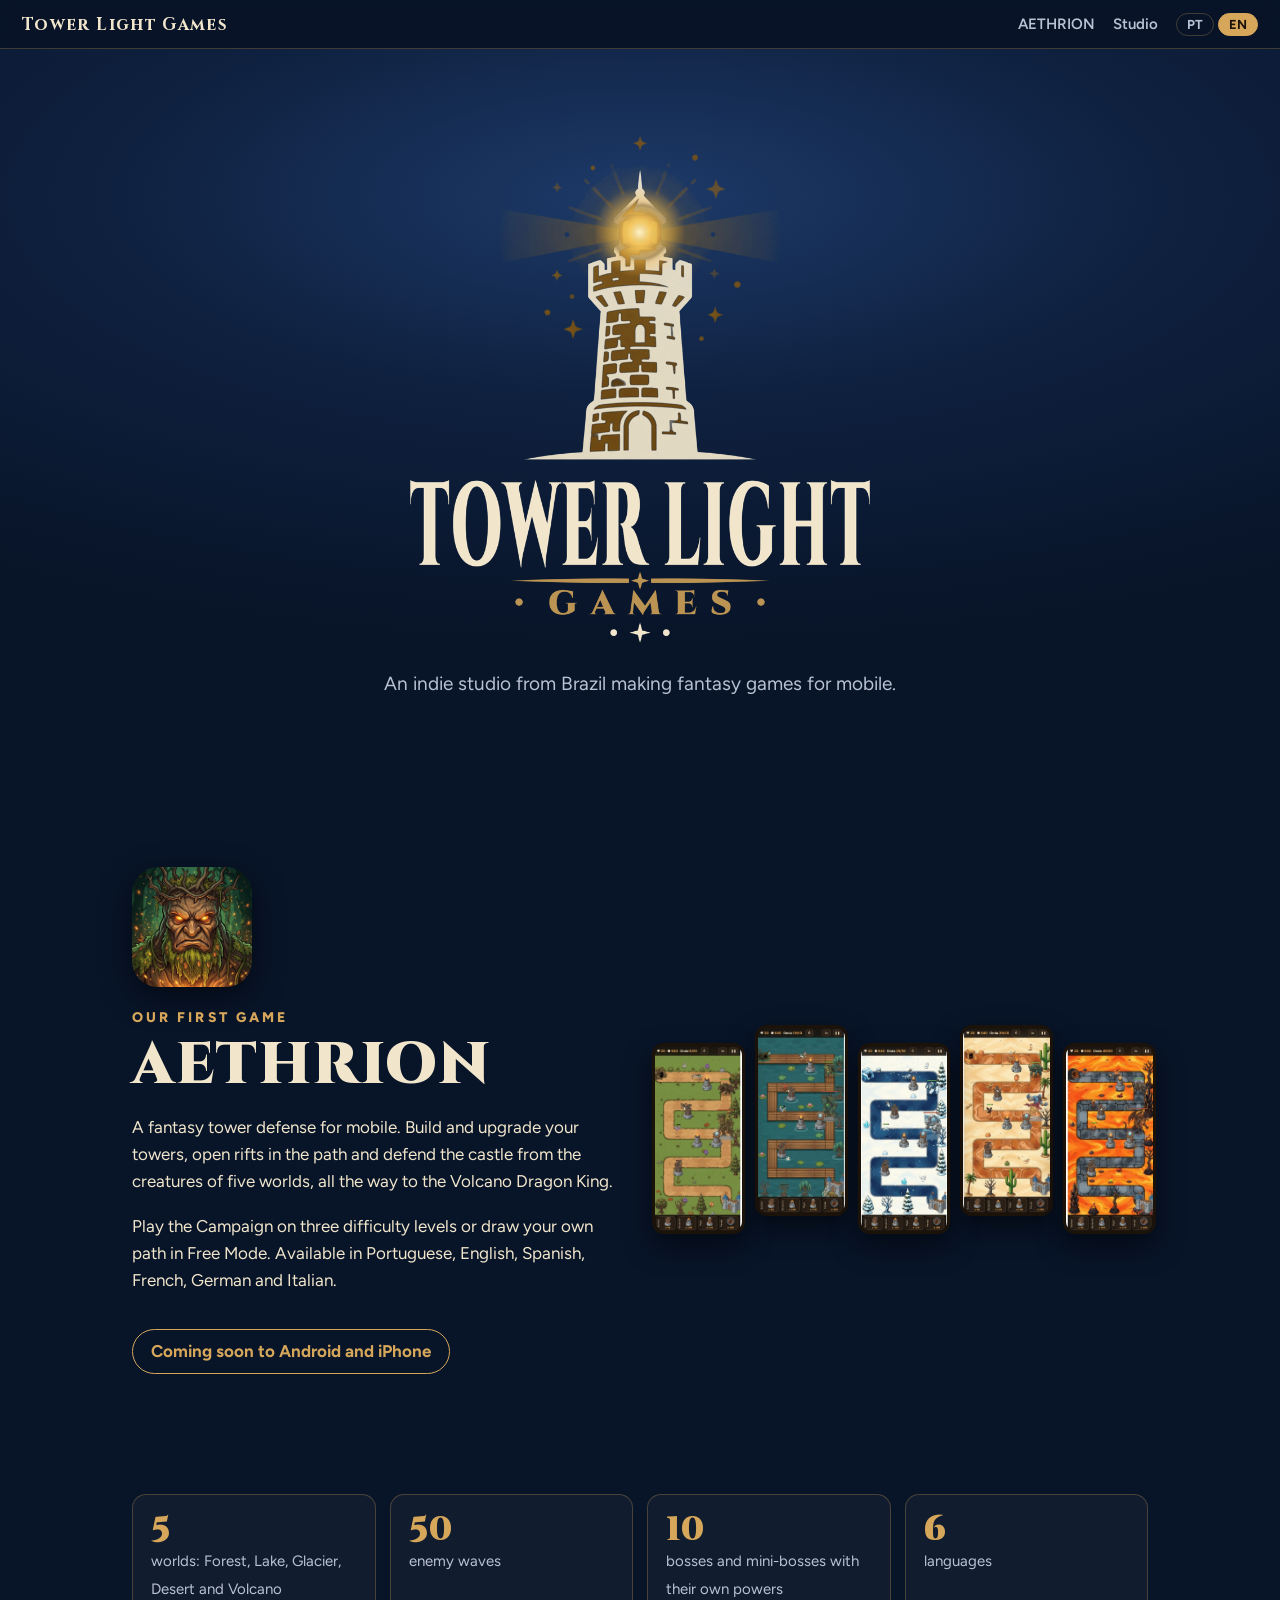
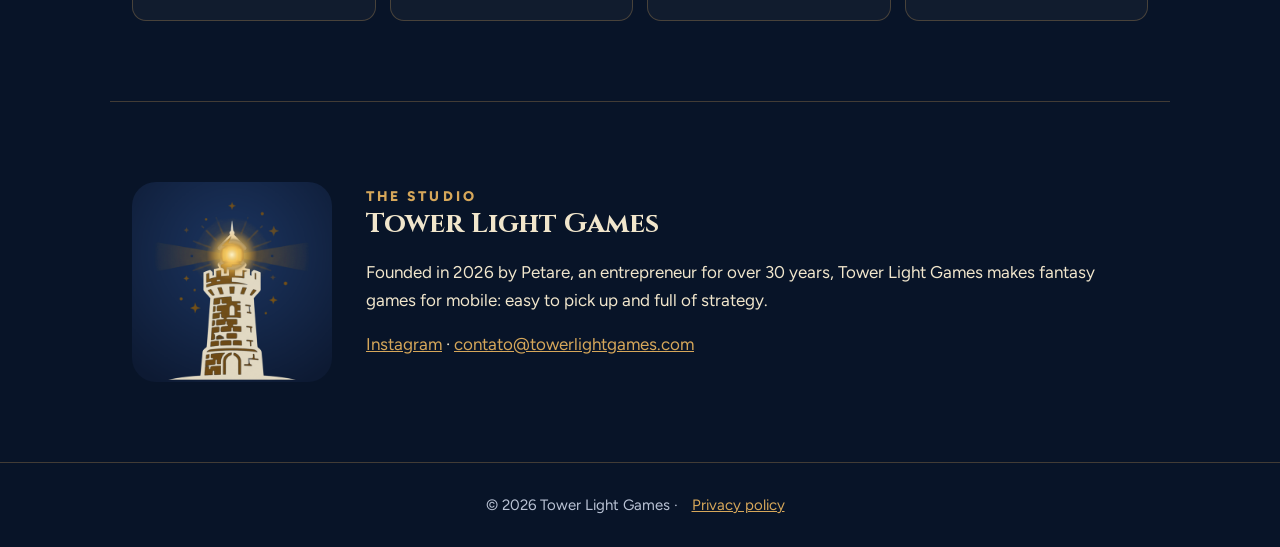
==== index.html @ b9bf5fb4 "Site da Tower Light Games com política de privacidade Co-Authored-By: Claude Opus 5.5 <noreply@anthr" ====
<!DOCTYPE html>
<html lang="pt-BR">
<head>
<meta charset="utf-8">
<meta name="viewport" content="width=device-width, initial-scale=1">
<title>Tower Light Games · AETHRION</title>
<meta name="description" content="Tower Light Games é um estúdio indie brasileiro de jogos de fantasia para celular. Conheça AETHRION, nosso tower defense.">
<link rel="icon" href="img/favicon.png">
<link rel="apple-touch-icon" href="img/apple-touch-icon.png">
<meta property="og:title" content="Tower Light Games · AETHRION">
<meta property="og:description" content="Estúdio indie de jogos de fantasia para celular. Conheça AETHRION.">
<meta property="og:image" content="https://towerlightgames.com/img/aethrion_icone.jpg">
<style>
@font-face{font-family:Cinzel;font-weight:700;font-display:swap;src:url(fonts/cinzel-latin-700-normal.ttf)}
@font-face{font-family:Cinzel;font-weight:900;font-display:swap;src:url(fonts/cinzel-latin-900-normal.ttf)}
@font-face{font-family:Figtree;font-weight:400;font-display:swap;src:url(fonts/figtree-latin-400-normal.woff2)}
@font-face{font-family:Figtree;font-weight:600;font-display:swap;src:url(fonts/figtree-latin-600-normal.woff2)}
@font-face{font-family:Figtree;font-weight:700;font-display:swap;src:url(fonts/figtree-latin-700-normal.woff2)}
@font-face{font-family:Figtree;font-weight:800;font-display:swap;src:url(fonts/figtree-latin-800-normal.woff2)}
</style>
<style>
:root{--navy:#0f2140;--deep:#081428;--gold:#d6a75a;--cream:#f1e6cc;--soft:#b9c2d4;--line:rgba(214,167,90,.28)}
*{box-sizing:border-box}
html{scroll-behavior:smooth}
body{margin:0;background:var(--deep);color:var(--cream);font:17px/1.6 Figtree,system-ui,sans-serif}
a{color:var(--gold)}
.top{position:sticky;top:0;z-index:5;display:flex;align-items:center;gap:18px;padding:12px 22px;background:rgba(8,20,40,.88);backdrop-filter:blur(8px);border-bottom:1px solid var(--line)}
.top b{font:700 17px Cinzel,serif;letter-spacing:.08em;margin-right:auto}
.top a{color:var(--soft);text-decoration:none;font-weight:600;font-size:15px}
.top a:hover{color:var(--cream)}
.lang{display:flex;gap:4px}
.lang button{background:none;border:1px solid var(--line);color:var(--soft);border-radius:14px;padding:3px 10px;font:700 13px Figtree;cursor:pointer}
.lang button[aria-pressed="true"]{background:var(--gold);color:#1a1206;border-color:var(--gold)}
.hero{min-height:82vh;display:grid;place-items:center;text-align:center;padding:60px 20px;background:radial-gradient(90% 60% at 50% 20%,#1d3a69 0%,var(--navy) 45%,var(--deep) 100%)}
.hero img{width:min(460px,80vw)}
.hero p{max-width:560px;margin:18px auto 0;color:var(--soft);font-size:19px}
section{max-width:1060px;margin:0 auto;padding:80px 22px}
.eb{font:800 14px Figtree;letter-spacing:.22em;text-transform:uppercase;color:var(--gold)}
h2{font:900 clamp(34px,6vw,58px)/1.05 Cinzel,serif;margin:10px 0 16px;letter-spacing:.03em}
h3{font:700 20px Cinzel,serif;margin:0 0 6px;color:var(--cream)}
.jogo{display:grid;grid-template-columns:1fr 1fr;gap:40px;align-items:center}
.jogo .icone{width:120px;border-radius:26px;box-shadow:0 10px 30px rgba(0,0,0,.5);margin-bottom:14px}
.telas{display:flex;gap:10px;justify-content:center}
.telas img{width:19%;border-radius:12px;border:3px solid #1b120a;box-shadow:0 12px 26px rgba(0,0,0,.5)}
.telas img:nth-child(odd){transform:translateY(18px)}
.feat{display:grid;grid-template-columns:repeat(4,1fr);gap:14px;margin-top:40px}
.feat div{border:1px solid var(--line);border-radius:14px;padding:18px;background:rgba(241,230,204,.04)}
.feat b{display:block;font:900 34px/1 Cinzel,serif;color:var(--gold)}
.feat span{color:var(--soft);font-size:15px}
.breve{display:inline-block;margin-top:18px;border:1px solid var(--gold);color:var(--gold);border-radius:30px;padding:8px 18px;font-weight:700}
.estudio{display:grid;grid-template-columns:200px 1fr;gap:34px;align-items:center;border-top:1px solid var(--line)}
.estudio img{width:200px;border-radius:24px}
footer{border-top:1px solid var(--line);padding:30px 22px;text-align:center;color:var(--soft);font-size:15px}
footer a{margin:0 10px}
[data-en]{display:none}
html[lang="en"] [data-pt]{display:none}
html[lang="en"] [data-en]{display:revert}
@media (max-width:760px){.jogo,.estudio{grid-template-columns:1fr}.feat{grid-template-columns:1fr 1fr}.top a.nav{display:none}.estudio img{width:140px}}
</style>
</head>
<body>
<nav class="top">
  <b>Tower Light Games</b>
  <a class="nav" href="#aethrion">AETHRION</a>
  <a class="nav" href="#estudio"><span data-pt>O estúdio</span><span data-en>Studio</span></a>
  <div class="lang" role="group" aria-label="Idioma / Language"><button data-l="pt">PT</button><button data-l="en">EN</button></div>
</nav>

<header class="hero">
  <div>
    <img src="img/logo.png" alt="Tower Light Games">
    <p data-pt>Um estúdio indie brasileiro de jogos de fantasia para celular.</p>
    <p data-en>An indie studio from Brazil making fantasy games for mobile.</p>
  </div>
</header>

<section id="aethrion" class="jogo">
  <div>
    <img class="icone" src="img/aethrion_icone.jpg" alt="Ícone do AETHRION">
    <div class="eb"><span data-pt>Nosso primeiro jogo</span><span data-en>Our first game</span></div>
    <h2>AETHRION</h2>
    <p data-pt>Um tower defense de fantasia para celular. Construa e melhore suas torres, abra fendas no caminho e defenda o castelo das criaturas de cinco mundos, até enfrentar o Dragão Rei do Vulcão.</p>
    <p data-en>A fantasy tower defense for mobile. Build and upgrade your towers, open rifts in the path and defend the castle from the creatures of five worlds, all the way to the Volcano Dragon King.</p>
    <p data-pt>Jogue a Campanha em três dificuldades ou desenhe a sua própria trilha no Modo Livre. Disponível em português, inglês, espanhol, francês, alemão e italiano.</p>
    <p data-en>Play the Campaign on three difficulty levels or draw your own path in Free Mode. Available in Portuguese, English, Spanish, French, German and Italian.</p>
    <span class="breve"><span data-pt>Em breve para Android e iPhone</span><span data-en>Coming soon to Android and iPhone</span></span>
  </div>
  <div class="telas">
    <img src="img/tela1.jpg" alt=""><img src="img/tela2.jpg" alt=""><img src="img/tela3.jpg" alt=""><img src="img/tela4.jpg" alt=""><img src="img/tela5.jpg" alt="">
  </div>
</section>
<section style="padding-top:0">
  <div class="feat">
    <div><b>5</b><span data-pt>mundos: Floresta, Lago, Geleira, Deserto e Vulcão</span><span data-en>worlds: Forest, Lake, Glacier, Desert and Volcano</span></div>
    <div><b>50</b><span data-pt>ondas de inimigos</span><span data-en>enemy waves</span></div>
    <div><b>10</b><span data-pt>chefões e subchefes com poderes próprios</span><span data-en>bosses and mini-bosses with their own powers</span></div>
    <div><b>6</b><span data-pt>idiomas</span><span data-en>languages</span></div>
  </div>
</section>

<section id="estudio" class="estudio">
  <img src="img/tlg_icone.png" alt="Tower Light Games">
  <div>
    <div class="eb"><span data-pt>O estúdio</span><span data-en>The studio</span></div>
    <h3 style="font-size:28px">Tower Light Games</h3>
    <p data-pt>Fundada em 2026 por Petare, empreendedor há mais de 30 anos, a Tower Light Games cria jogos de fantasia para celular: fáceis de começar e cheios de estratégia.</p>
    <p data-en>Founded in 2026 by Petare, an entrepreneur for over 30 years, Tower Light Games makes fantasy games for mobile: easy to pick up and full of strategy.</p>
    <p><a href="https://www.instagram.com/towerlightgames" rel="noopener">Instagram</a> · <a href="mailto:contato@towerlightgames.com">contato@towerlightgames.com</a></p>
  </div>
</section>

<footer>
  © 2026 Tower Light Games ·
  <a href="privacidade.html" data-pt>Política de privacidade</a><a href="privacy.html" data-en>Privacy policy</a>
</footer>
<script>
(function(){
  var saved=null;try{saved=localStorage.getItem("tlg_lang");}catch(e){}
  var nav=(navigator.language||"pt").slice(0,2).toLowerCase();
  function set(l){document.documentElement.lang=l==="en"?"en":"pt-BR";document.querySelectorAll(".lang button").forEach(function(b){b.setAttribute("aria-pressed",b.dataset.l===l);});try{localStorage.setItem("tlg_lang",l);}catch(e){}}
  set(saved||(nav==="pt"?"pt":"en"));
  document.querySelectorAll(".lang button").forEach(function(b){b.onclick=function(){set(b.dataset.l);};});
})();
</script>
</body>
</html>
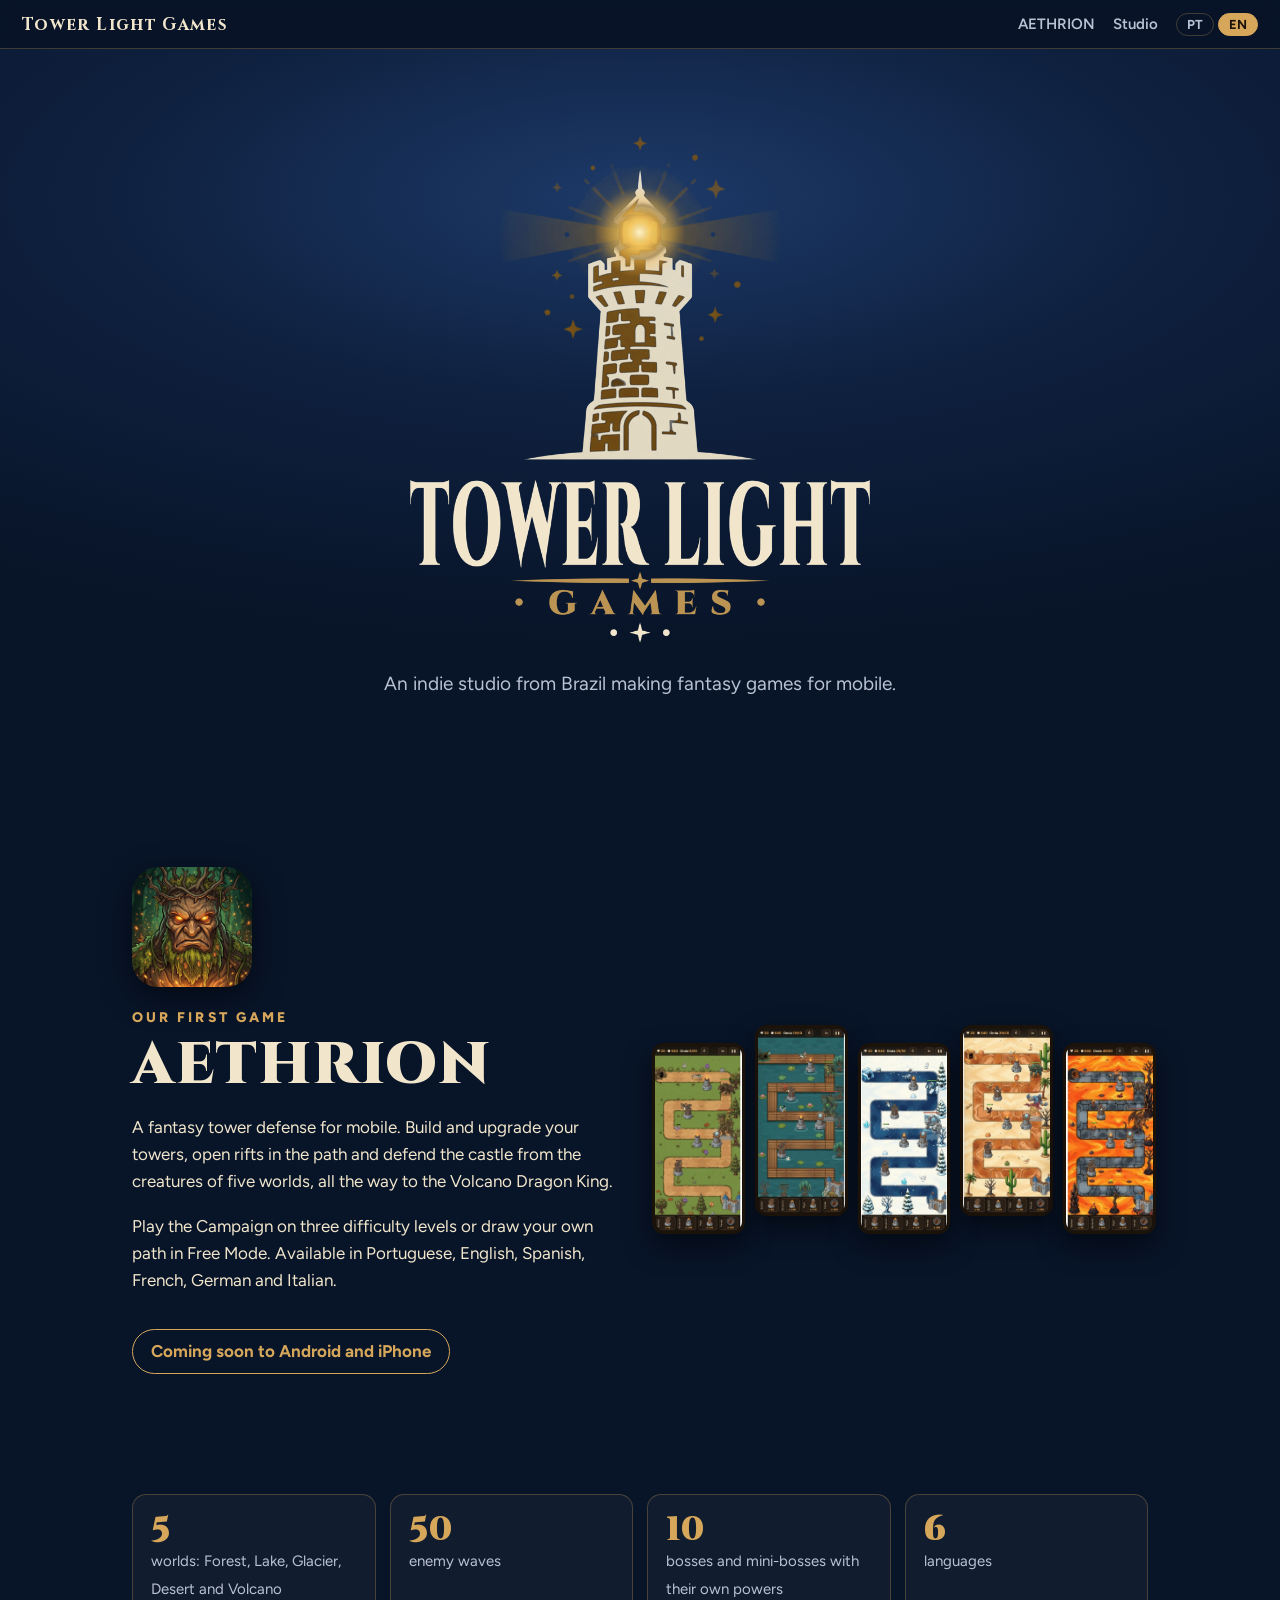
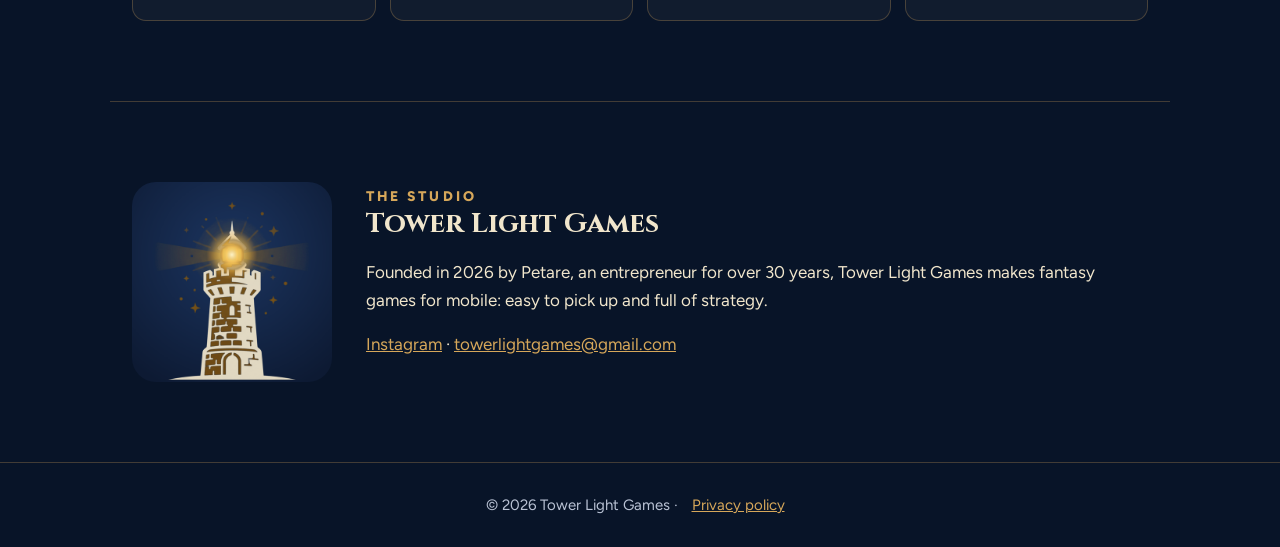
==== commit 19729a2e: "Contato da produtora: towerlightgames@gmail.com Co-Authored-By: Claude Opus 5.5 <noreply@anthropic.c" ====
--- a/index.html
+++ b/index.html
@@ -105,7 +105,7 @@
     <h3 style="font-size:28px">Tower Light Games</h3>
     <p data-pt>Fundada em 2026 por Petare, empreendedor há mais de 30 anos, a Tower Light Games cria jogos de fantasia para celular: fáceis de começar e cheios de estratégia.</p>
     <p data-en>Founded in 2026 by Petare, an entrepreneur for over 30 years, Tower Light Games makes fantasy games for mobile: easy to pick up and full of strategy.</p>
-    <p><a href="https://www.instagram.com/towerlightgames" rel="noopener">Instagram</a> · <a href="mailto:contato@towerlightgames.com">contato@towerlightgames.com</a></p>
+    <p><a href="https://www.instagram.com/towerlightgames" rel="noopener">Instagram</a> · <a href="mailto:towerlightgames@gmail.com">towerlightgames@gmail.com</a></p>
   </div>
 </section>
 
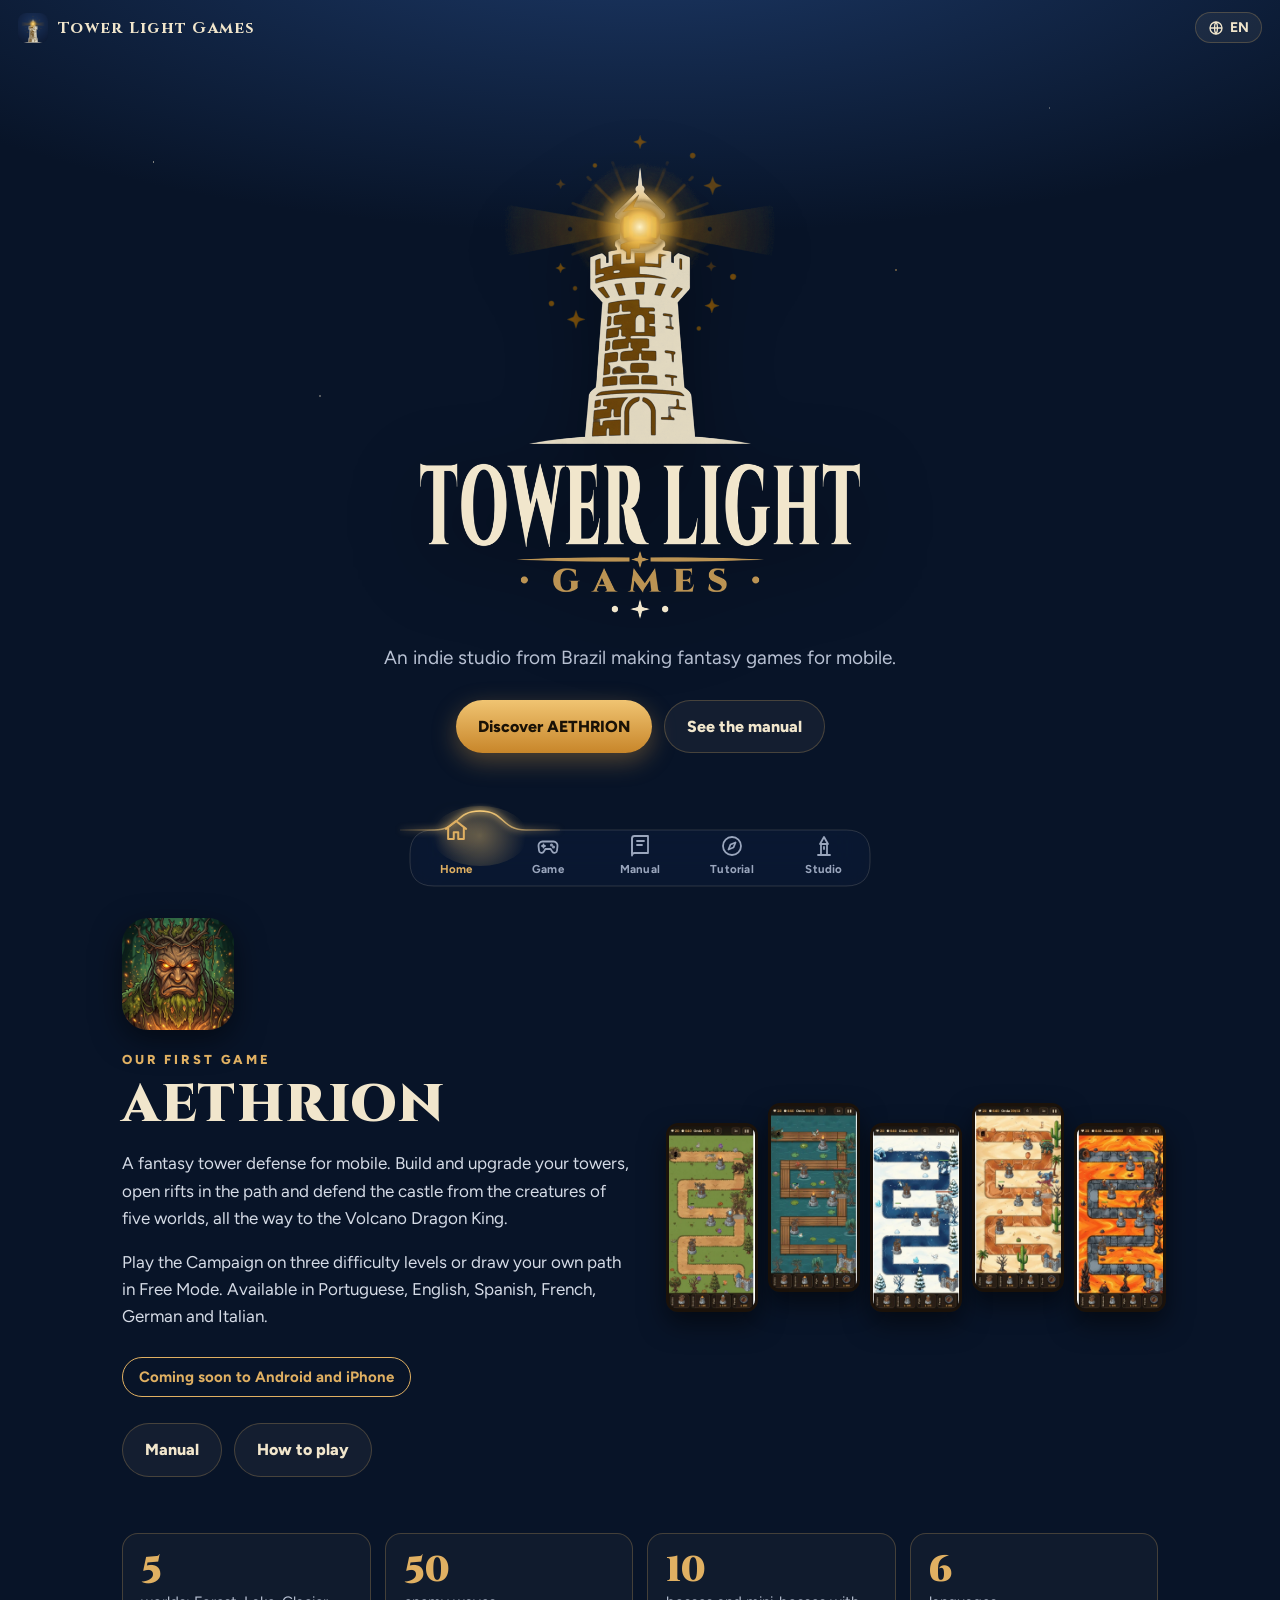
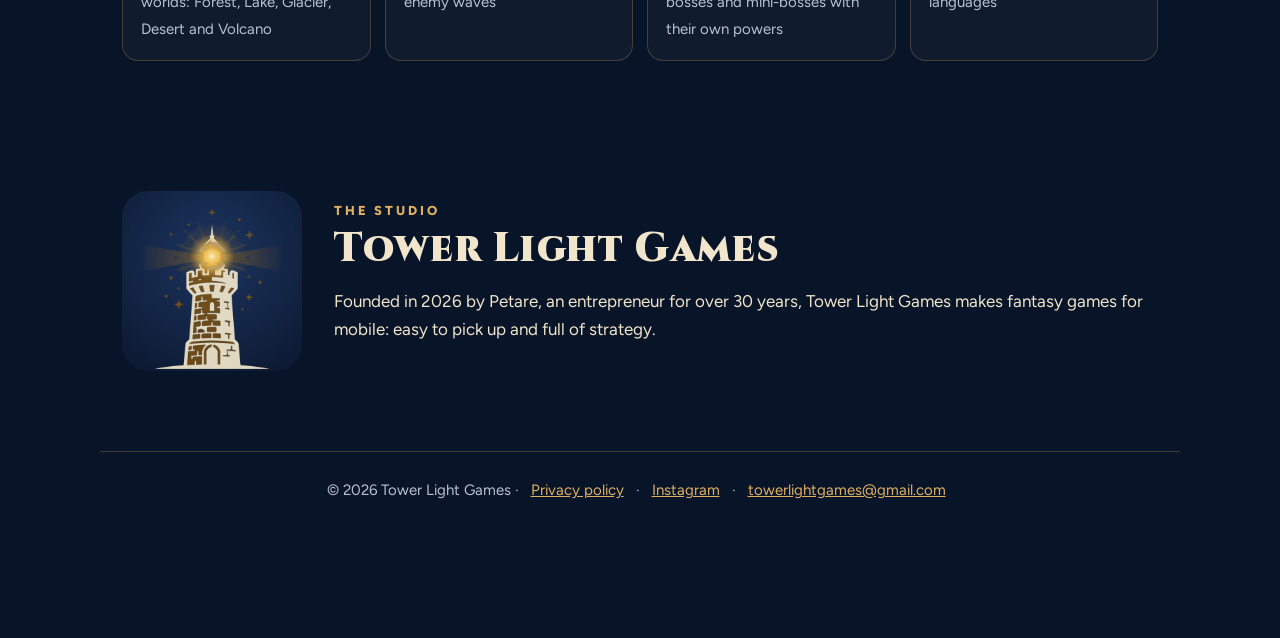
==== commit 66aa4650: "Novo site: menu de vidro, manual com os cards do jogo, tutorial ilustrado e 6 idiomas Co-Authored-By" ====
--- a/index.html
+++ b/index.html
@@ -2,125 +2,59 @@
 <html lang="pt-BR">
 <head>
 <meta charset="utf-8">
-<meta name="viewport" content="width=device-width, initial-scale=1">
+<meta name="viewport" content="width=device-width, initial-scale=1, viewport-fit=cover">
 <title>Tower Light Games · AETHRION</title>
 <meta name="description" content="Tower Light Games é um estúdio indie brasileiro de jogos de fantasia para celular. Conheça AETHRION, nosso tower defense.">
+<meta name="theme-color" content="#081428">
 <link rel="icon" href="img/favicon.png">
 <link rel="apple-touch-icon" href="img/apple-touch-icon.png">
 <meta property="og:title" content="Tower Light Games · AETHRION">
-<meta property="og:description" content="Estúdio indie de jogos de fantasia para celular. Conheça AETHRION.">
+<meta property="og:description" content="Tower Light Games é um estúdio indie brasileiro de jogos de fantasia para celular. Conheça AETHRION, nosso tower defense.">
 <meta property="og:image" content="https://towerlightgames.com/img/aethrion_icone.jpg">
-<style>
-@font-face{font-family:Cinzel;font-weight:700;font-display:swap;src:url(fonts/cinzel-latin-700-normal.ttf)}
-@font-face{font-family:Cinzel;font-weight:900;font-display:swap;src:url(fonts/cinzel-latin-900-normal.ttf)}
-@font-face{font-family:Figtree;font-weight:400;font-display:swap;src:url(fonts/figtree-latin-400-normal.woff2)}
-@font-face{font-family:Figtree;font-weight:600;font-display:swap;src:url(fonts/figtree-latin-600-normal.woff2)}
-@font-face{font-family:Figtree;font-weight:700;font-display:swap;src:url(fonts/figtree-latin-700-normal.woff2)}
-@font-face{font-family:Figtree;font-weight:800;font-display:swap;src:url(fonts/figtree-latin-800-normal.woff2)}
-</style>
-<style>
-:root{--navy:#0f2140;--deep:#081428;--gold:#d6a75a;--cream:#f1e6cc;--soft:#b9c2d4;--line:rgba(214,167,90,.28)}
-*{box-sizing:border-box}
-html{scroll-behavior:smooth}
-body{margin:0;background:var(--deep);color:var(--cream);font:17px/1.6 Figtree,system-ui,sans-serif}
-a{color:var(--gold)}
-.top{position:sticky;top:0;z-index:5;display:flex;align-items:center;gap:18px;padding:12px 22px;background:rgba(8,20,40,.88);backdrop-filter:blur(8px);border-bottom:1px solid var(--line)}
-.top b{font:700 17px Cinzel,serif;letter-spacing:.08em;margin-right:auto}
-.top a{color:var(--soft);text-decoration:none;font-weight:600;font-size:15px}
-.top a:hover{color:var(--cream)}
-.lang{display:flex;gap:4px}
-.lang button{background:none;border:1px solid var(--line);color:var(--soft);border-radius:14px;padding:3px 10px;font:700 13px Figtree;cursor:pointer}
-.lang button[aria-pressed="true"]{background:var(--gold);color:#1a1206;border-color:var(--gold)}
-.hero{min-height:82vh;display:grid;place-items:center;text-align:center;padding:60px 20px;background:radial-gradient(90% 60% at 50% 20%,#1d3a69 0%,var(--navy) 45%,var(--deep) 100%)}
-.hero img{width:min(460px,80vw)}
-.hero p{max-width:560px;margin:18px auto 0;color:var(--soft);font-size:19px}
-section{max-width:1060px;margin:0 auto;padding:80px 22px}
-.eb{font:800 14px Figtree;letter-spacing:.22em;text-transform:uppercase;color:var(--gold)}
-h2{font:900 clamp(34px,6vw,58px)/1.05 Cinzel,serif;margin:10px 0 16px;letter-spacing:.03em}
-h3{font:700 20px Cinzel,serif;margin:0 0 6px;color:var(--cream)}
-.jogo{display:grid;grid-template-columns:1fr 1fr;gap:40px;align-items:center}
-.jogo .icone{width:120px;border-radius:26px;box-shadow:0 10px 30px rgba(0,0,0,.5);margin-bottom:14px}
-.telas{display:flex;gap:10px;justify-content:center}
-.telas img{width:19%;border-radius:12px;border:3px solid #1b120a;box-shadow:0 12px 26px rgba(0,0,0,.5)}
-.telas img:nth-child(odd){transform:translateY(18px)}
-.feat{display:grid;grid-template-columns:repeat(4,1fr);gap:14px;margin-top:40px}
-.feat div{border:1px solid var(--line);border-radius:14px;padding:18px;background:rgba(241,230,204,.04)}
-.feat b{display:block;font:900 34px/1 Cinzel,serif;color:var(--gold)}
-.feat span{color:var(--soft);font-size:15px}
-.breve{display:inline-block;margin-top:18px;border:1px solid var(--gold);color:var(--gold);border-radius:30px;padding:8px 18px;font-weight:700}
-.estudio{display:grid;grid-template-columns:200px 1fr;gap:34px;align-items:center;border-top:1px solid var(--line)}
-.estudio img{width:200px;border-radius:24px}
-footer{border-top:1px solid var(--line);padding:30px 22px;text-align:center;color:var(--soft);font-size:15px}
-footer a{margin:0 10px}
-[data-en]{display:none}
-html[lang="en"] [data-pt]{display:none}
-html[lang="en"] [data-en]{display:revert}
-@media (max-width:760px){.jogo,.estudio{grid-template-columns:1fr}.feat{grid-template-columns:1fr 1fr}.top a.nav{display:none}.estudio img{width:140px}}
-</style>
+<link rel="stylesheet" href="assets/site.css">
 </head>
-<body>
-<nav class="top">
-  <b>Tower Light Games</b>
-  <a class="nav" href="#aethrion">AETHRION</a>
-  <a class="nav" href="#estudio"><span data-pt>O estúdio</span><span data-en>Studio</span></a>
-  <div class="lang" role="group" aria-label="Idioma / Language"><button data-l="pt">PT</button><button data-l="en">EN</button></div>
-</nav>
-
-<header class="hero">
+<body data-pagina="inicio">
+<main>
+<section id="inicio" class="hero">
   <div>
-    <img src="img/logo.png" alt="Tower Light Games">
-    <p data-pt>Um estúdio indie brasileiro de jogos de fantasia para celular.</p>
-    <p data-en>An indie studio from Brazil making fantasy games for mobile.</p>
-  </div>
-</header>
-
-<section id="aethrion" class="jogo">
-  <div>
-    <img class="icone" src="img/aethrion_icone.jpg" alt="Ícone do AETHRION">
-    <div class="eb"><span data-pt>Nosso primeiro jogo</span><span data-en>Our first game</span></div>
-    <h2>AETHRION</h2>
-    <p data-pt>Um tower defense de fantasia para celular. Construa e melhore suas torres, abra fendas no caminho e defenda o castelo das criaturas de cinco mundos, até enfrentar o Dragão Rei do Vulcão.</p>
-    <p data-en>A fantasy tower defense for mobile. Build and upgrade your towers, open rifts in the path and defend the castle from the creatures of five worlds, all the way to the Volcano Dragon King.</p>
-    <p data-pt>Jogue a Campanha em três dificuldades ou desenhe a sua própria trilha no Modo Livre. Disponível em português, inglês, espanhol, francês, alemão e italiano.</p>
-    <p data-en>Play the Campaign on three difficulty levels or draw your own path in Free Mode. Available in Portuguese, English, Spanish, French, German and Italian.</p>
-    <span class="breve"><span data-pt>Em breve para Android e iPhone</span><span data-en>Coming soon to Android and iPhone</span></span>
-  </div>
-  <div class="telas">
-    <img src="img/tela1.jpg" alt=""><img src="img/tela2.jpg" alt=""><img src="img/tela3.jpg" alt=""><img src="img/tela4.jpg" alt=""><img src="img/tela5.jpg" alt="">
+    <img class="logo" src="img/logo.png" alt="Tower Light Games" width="817" height="900">
+    <p class="lead" data-i="hero.tag">Um estúdio indie brasileiro de jogos de fantasia para celular.</p>
+    <div class="btns"><a class="btn ouro" href="#jogo" data-i="hero.cta1">Conheça o AETHRION</a><a class="btn vidro" href="manual.html" data-i="hero.cta2">Ver o manual</a></div>
   </div>
 </section>
-<section style="padding-top:0">
-  <div class="feat">
-    <div><b>5</b><span data-pt>mundos: Floresta, Lago, Geleira, Deserto e Vulcão</span><span data-en>worlds: Forest, Lake, Glacier, Desert and Volcano</span></div>
-    <div><b>50</b><span data-pt>ondas de inimigos</span><span data-en>enemy waves</span></div>
-    <div><b>10</b><span data-pt>chefões e subchefes com poderes próprios</span><span data-en>bosses and mini-bosses with their own powers</span></div>
-    <div><b>6</b><span data-pt>idiomas</span><span data-en>languages</span></div>
+<section id="jogo">
+  <div class="jogo">
+    <div>
+      <img class="icone" src="img/aethrion_icone.jpg" alt="AETHRION" width="112" height="112">
+      <div class="eb" data-i="jogo.eb">Nosso primeiro jogo</div>
+      <h2>AETHRION</h2>
+      <p data-i="jogo.p1">Um tower defense de fantasia para celular. Construa e melhore suas torres, abra fendas no caminho e defenda o castelo das criaturas de cinco mundos, até enfrentar o Dragão Rei do Vulcão.</p>
+      <p data-i="jogo.p2">Jogue a Campanha em três dificuldades ou desenhe a sua própria trilha no Modo Livre. Disponível em português, inglês, espanhol, francês, alemão e italiano.</p>
+      <span class="breve" data-i="jogo.breve">Em breve para Android e iPhone</span>
+      <div class="btns"><a class="btn vidro" href="manual.html" data-i="nav.manual">Manual</a><a class="btn vidro" href="tutorial.html" data-i="tut.t">Como jogar</a></div>
+    </div>
+    <div class="telas"><img src="img/tela1.jpg" alt=""><img src="img/tela2.jpg" alt=""><img src="img/tela3.jpg" alt=""><img src="img/tela4.jpg" alt=""><img src="img/tela5.jpg" alt=""></div>
+  </div>
+  <div class="feat" style="margin-top:56px">
+    <div><b>5</b><span data-i="f.mundos">mundos: Floresta, Lago, Geleira, Deserto e Vulcão</span></div>
+    <div><b>50</b><span data-i="f.ondas">ondas de inimigos</span></div>
+    <div><b>10</b><span data-i="f.chefes">chefões e subchefes com poderes próprios</span></div>
+    <div><b>6</b><span data-i="f.idiomas">idiomas</span></div>
   </div>
 </section>
-
-<section id="estudio" class="estudio">
-  <img src="img/tlg_icone.png" alt="Tower Light Games">
-  <div>
-    <div class="eb"><span data-pt>O estúdio</span><span data-en>The studio</span></div>
-    <h3 style="font-size:28px">Tower Light Games</h3>
-    <p data-pt>Fundada em 2026 por Petare, empreendedor há mais de 30 anos, a Tower Light Games cria jogos de fantasia para celular: fáceis de começar e cheios de estratégia.</p>
-    <p data-en>Founded in 2026 by Petare, an entrepreneur for over 30 years, Tower Light Games makes fantasy games for mobile: easy to pick up and full of strategy.</p>
-    <p><a href="https://www.instagram.com/towerlightgames" rel="noopener">Instagram</a> · <a href="mailto:towerlightgames@gmail.com">towerlightgames@gmail.com</a></p>
+<section id="estudio">
+  <div class="estudio">
+    <img src="img/tlg_icone.png" alt="Tower Light Games" width="180" height="180">
+    <div>
+      <div class="eb" data-i="est.eb">O estúdio</div>
+      <h2 style="font-size:clamp(28px,4.5vw,40px)">Tower Light Games</h2>
+      <p data-i="est.p">Fundada em 2026 por Petare, empreendedor há mais de 30 anos, a Tower Light Games cria jogos de fantasia para celular: fáceis de começar e cheios de estratégia.</p>
+    </div>
   </div>
 </section>
-
-<footer>
-  © 2026 Tower Light Games ·
-  <a href="privacidade.html" data-pt>Política de privacidade</a><a href="privacy.html" data-en>Privacy policy</a>
-</footer>
-<script>
-(function(){
-  var saved=null;try{saved=localStorage.getItem("tlg_lang");}catch(e){}
-  var nav=(navigator.language||"pt").slice(0,2).toLowerCase();
-  function set(l){document.documentElement.lang=l==="en"?"en":"pt-BR";document.querySelectorAll(".lang button").forEach(function(b){b.setAttribute("aria-pressed",b.dataset.l===l);});try{localStorage.setItem("tlg_lang",l);}catch(e){}}
-  set(saved||(nav==="pt"?"pt":"en"));
-  document.querySelectorAll(".lang button").forEach(function(b){b.onclick=function(){set(b.dataset.l);};});
-})();
-</script>
+</main>
+<footer>© 2026 Tower Light Games · <a href="privacidade.html" data-i="priv">Política de privacidade</a> · <a href="https://www.instagram.com/towerlightgames" rel="noopener">Instagram</a> · <a href="mailto:towerlightgames@gmail.com">towerlightgames@gmail.com</a></footer>
+<script src="assets/i18n.js"></script>
+<script src="assets/site.js"></script>
 </body>
 </html>
--- a/assets/site.css
+++ b/assets/site.css
@@ -0,0 +1,137 @@
+/* Tower Light Games: céu noturno azul-marinho com a luz dourada da torre */
+@font-face{font-family:Cinzel;font-weight:700;font-display:swap;src:url(../fonts/cinzel-latin-700-normal.ttf)}
+@font-face{font-family:Cinzel;font-weight:900;font-display:swap;src:url(../fonts/cinzel-latin-900-normal.ttf)}
+@font-face{font-family:Figtree;font-weight:400;font-display:swap;src:url(../fonts/figtree-latin-400-normal.woff2)}
+@font-face{font-family:Figtree;font-weight:600;font-display:swap;src:url(../fonts/figtree-latin-600-normal.woff2)}
+@font-face{font-family:Figtree;font-weight:700;font-display:swap;src:url(../fonts/figtree-latin-700-normal.woff2)}
+@font-face{font-family:Figtree;font-weight:800;font-display:swap;src:url(../fonts/figtree-latin-800-normal.woff2)}
+:root{--navy:#0f2140;--deep:#081428;--gold:#e0b062;--gold2:#c8862a;--cream:#f1e6cc;--soft:#b9c2d4;--line:rgba(224,176,98,.25);--glass:rgba(14,26,50,.62)}
+*{box-sizing:border-box}
+html{scroll-behavior:smooth;scroll-padding-top:70px}
+body{margin:0;background:var(--deep);color:var(--cream);font:17px/1.6 Figtree,system-ui,sans-serif;padding-bottom:110px;
+  background-image:radial-gradient(120% 60% at 50% -10%,#1d3a69 0%,transparent 60%),radial-gradient(1.5px 1.5px at 12% 18%,#f1e6cc88 50%,transparent 51%),radial-gradient(1.5px 1.5px at 82% 12%,#f1e6cc66 50%,transparent 51%),radial-gradient(2px 2px at 70% 30%,#e0b06266 50%,transparent 51%),radial-gradient(1.5px 1.5px at 25% 44%,#f1e6cc55 50%,transparent 51%);background-attachment:fixed}
+a{color:var(--gold)}
+img{max-width:100%;height:auto}
+button{font-family:inherit}
+:focus-visible{outline:2px solid var(--gold);outline-offset:3px}
+
+/* topo: marca e idioma */
+.topo{position:fixed;top:0;left:0;right:0;z-index:30;display:flex;align-items:center;justify-content:space-between;padding:12px 18px;transition:background .3s,border-color .3s;border-bottom:1px solid transparent}
+.topo.solid{background:rgba(8,20,40,.78);-webkit-backdrop-filter:blur(12px);backdrop-filter:blur(12px);border-color:var(--line)}
+.topo a.marca{display:flex;align-items:center;gap:10px;color:var(--cream);text-decoration:none;font:700 16px Cinzel,serif;letter-spacing:.08em}
+.topo a.marca img{width:30px;height:30px;border-radius:8px}
+.idioma{position:relative}
+.idioma>button{display:flex;align-items:center;gap:6px;background:rgba(241,230,204,.06);border:1px solid var(--line);color:var(--cream);border-radius:20px;padding:6px 12px;font-weight:700;font-size:14px;cursor:pointer}
+.idioma ul{position:absolute;right:0;top:calc(100% + 8px);margin:0;padding:6px;list-style:none;background:rgba(10,22,44,.96);border:1px solid var(--line);border-radius:14px;min-width:170px;box-shadow:0 14px 40px rgba(0,0,0,.5);display:none}
+.idioma.open ul{display:block}
+.idioma li button{width:100%;text-align:left;background:none;border:0;color:var(--soft);padding:9px 12px;border-radius:9px;font-size:15px;font-weight:600;cursor:pointer}
+.idioma li button:hover,.idioma li button[aria-current="true"]{background:rgba(224,176,98,.14);color:var(--cream)}
+
+/* menu de vidro com recorte curvo e brilho */
+.nav{position:fixed;left:50%;bottom:14px;transform:translateX(-50%);width:min(460px,calc(100% - 20px));height:76px;z-index:40;user-select:none;-webkit-user-select:none}
+.nav .vidro{position:absolute;inset:0;background:var(--glass);-webkit-backdrop-filter:blur(16px) saturate(140%);backdrop-filter:blur(16px) saturate(140%)}
+.nav svg{position:absolute;inset:0;width:100%;height:100%;overflow:visible;pointer-events:none}
+.nav .itens{position:absolute;left:0;right:0;bottom:0;height:58px;display:flex}
+.nav a{flex:1;display:flex;flex-direction:column;align-items:center;justify-content:flex-end;gap:2px;padding-bottom:8px;color:#9aa6bd;text-decoration:none;font-size:11.5px;font-weight:700;letter-spacing:.02em;position:relative;-webkit-tap-highlight-color:transparent}
+.nav a svg{position:static;width:24px;height:24px;transition:transform .35s cubic-bezier(.3,1.4,.5,1),color .3s,filter .3s}
+.nav a span{transition:color .3s}
+.nav a.on{color:var(--cream)}
+.nav a.on svg{transform:translateY(-16px) scale(1.12);color:var(--gold);filter:drop-shadow(0 0 8px rgba(255,200,110,.75))}
+.nav a.on span{color:var(--gold)}
+
+/* blocos */
+main{display:block}
+section{max-width:1080px;margin:0 auto;padding:90px 22px 40px}
+.eb{font:800 13px Figtree;letter-spacing:.22em;text-transform:uppercase;color:var(--gold)}
+h1,h2{font-family:Cinzel,serif;font-weight:900;line-height:1.08;letter-spacing:.03em;margin:10px 0 16px}
+h1{font-size:clamp(34px,7vw,64px)}
+h2{font-size:clamp(30px,5.5vw,52px)}
+.lead{color:var(--soft);font-size:19px;max-width:640px}
+.btns{display:flex;gap:12px;flex-wrap:wrap;margin-top:26px}
+.btn{display:inline-flex;align-items:center;gap:8px;padding:13px 22px;border-radius:30px;font-weight:800;text-decoration:none;font-size:16px}
+.btn.ouro{background:linear-gradient(180deg,#f0c472,#c8862a);color:#1a1206;box-shadow:0 8px 24px rgba(224,160,70,.35)}
+.btn.vidro{border:1px solid var(--line);color:var(--cream);background:rgba(241,230,204,.05)}
+
+.hero{min-height:92vh;display:grid;place-items:center;text-align:center;padding-top:100px}
+.hero .logo{width:min(440px,78vw);filter:drop-shadow(0 20px 40px rgba(0,0,0,.45))}
+.hero .lead{margin:16px auto 0}
+.hero .btns{justify-content:center}
+
+.jogo{display:grid;grid-template-columns:1.05fr 1fr;gap:44px;align-items:center}
+.jogo .icone{width:112px;border-radius:26px;box-shadow:0 10px 30px rgba(0,0,0,.5);margin-bottom:14px}
+.jogo p{color:#d5dbe6}
+.breve{display:inline-block;margin-top:10px;border:1px solid var(--gold);color:var(--gold);border-radius:30px;padding:7px 16px;font-weight:700;font-size:15px}
+.telas{display:flex;gap:10px;justify-content:center}
+.telas img{width:19%;border-radius:12px;border:3px solid #1b120a;box-shadow:0 12px 26px rgba(0,0,0,.5)}
+.telas img:nth-child(odd){transform:translateY(20px)}
+.feat{display:grid;grid-template-columns:repeat(4,1fr);gap:14px;margin-top:10px}
+.feat div{border:1px solid var(--line);border-radius:16px;padding:18px;background:rgba(241,230,204,.035)}
+.feat b{display:block;font:900 36px/1 Cinzel,serif;color:var(--gold)}
+.feat span{color:var(--soft);font-size:15px}
+.estudio{display:grid;grid-template-columns:180px 1fr;gap:32px;align-items:center}
+.estudio img{width:180px;border-radius:26px}
+footer{max-width:1080px;margin:40px auto 0;border-top:1px solid var(--line);padding:26px 22px;text-align:center;color:var(--soft);font-size:15px}
+footer a{margin:0 8px}
+
+/* manual */
+.pagina{padding-top:100px}
+.controles{position:sticky;top:57px;z-index:20;background:rgba(8,20,40,.88);-webkit-backdrop-filter:blur(12px);backdrop-filter:blur(12px);border-bottom:1px solid var(--line);margin:0 -22px 18px;padding:10px 22px}
+.abas{display:flex;gap:8px;overflow-x:auto;scrollbar-width:none;padding-bottom:2px}
+.abas::-webkit-scrollbar{display:none}
+.abas button{flex:none;border:1px solid var(--line);background:rgba(241,230,204,.04);color:var(--soft);border-radius:20px;padding:8px 16px;font-weight:700;font-size:15px;cursor:pointer}
+.abas button[aria-selected="true"]{background:linear-gradient(180deg,#f0c472,#c8862a);color:#1a1206;border-color:transparent}
+.dif{display:flex;align-items:center;gap:8px;margin-top:10px;font-size:13px;color:var(--soft);flex-wrap:wrap}
+.dif button{border:1px solid var(--line);background:none;color:var(--soft);border-radius:14px;padding:4px 12px;font-weight:700;font-size:13px;cursor:pointer}
+.dif button[aria-pressed="true"]{background:rgba(224,176,98,.18);color:var(--cream);border-color:var(--gold)}
+.nota{color:var(--soft);font-size:15px;margin:0 0 14px}
+.cards{display:grid;grid-template-columns:repeat(auto-fill,minmax(min(100%,470px),1fr));gap:14px}
+/* cards iguais aos da ajuda do jogo, em tamanho de site */
+.hc{display:flex;flex-wrap:wrap;gap:14px;background:linear-gradient(180deg,rgba(31,24,18,.96),rgba(24,19,14,.96));border:1px solid #6b5332;border-radius:18px;padding:16px;text-align:left;position:relative;overflow:hidden}
+.hc.chefe{border-color:#c8862a;box-shadow:0 0 0 1px #c8862a55 inset,0 10px 30px rgba(200,134,42,.12)}
+.hc .im{width:96px;height:96px;flex:none;display:flex;align-items:center;justify-content:center;background:radial-gradient(#3a2c1e,#1f1812 70%);border-radius:14px}
+.hc .im img{max-width:88px;max-height:88px}
+.hc .tx{flex:1;min-width:200px}
+.hc h4{margin:0 0 2px;font:700 20px Cinzel,serif;color:#f0a838}
+.hc .tp{font-size:13px;opacity:.78;margin-bottom:8px}
+.hc .st{display:grid;grid-template-columns:1fr 1fr;gap:3px 12px;font-size:14px}
+.hc .st b{color:#f3e2bf}.hc .st span{opacity:.9}
+.hc .st small{display:block;font-size:11px;opacity:.6;font-weight:400}
+.hc .ut{width:100%;border-collapse:collapse;margin-top:4px;font-size:14px;text-align:center}
+.hc .ut th{font-weight:700;color:#f0a838;font-size:12px;padding:5px 3px;border-bottom:1px solid #6b5332}
+.hc .ut td{padding:6px 3px;border-bottom:1px solid #3a2c1e}
+.hc .ut td:first-child,.hc .ut th:first-child{text-align:left}
+.hc .ut td.bs{opacity:.7}.hc .ut td.ga{color:#bff0a0;font-weight:700}
+.hc .ut tr.pr td{color:#f3e2bf;opacity:.9;border-bottom:none}
+.hc .uo{width:100%;font-size:13px;opacity:.8;line-height:1.45}
+.hc .tg{display:inline-block;font-size:13px;line-height:1.35;padding:4px 9px;border-radius:10px;margin:7px 5px 0 0;background:#3a2c1e}
+.hc .tg.bom{background:#2f4a22;color:#dff5c8}.hc .tg.ruim{background:#5a2a20;color:#ffd9cc}.hc .tg.poder{background:#3d2a55;color:#eadcff}
+.hc.oculto>*:not(.revelar){filter:blur(14px);opacity:.55;pointer-events:none}
+.revelar{position:absolute;inset:0;display:flex;align-items:center;justify-content:center;background:none;border:0;color:var(--cream);font-weight:800;font-size:15px;cursor:pointer;z-index:2}
+.revelar span{background:rgba(8,20,40,.82);border:1px solid var(--gold);border-radius:24px;padding:10px 18px}
+
+/* tutorial */
+.passos{display:grid;gap:22px;margin-top:20px}
+.passo{display:grid;grid-template-columns:230px 1fr;gap:28px;align-items:center;border:1px solid var(--line);border-radius:22px;padding:20px;background:rgba(241,230,204,.03)}
+.passo .tela{width:230px;border-radius:22px;border:4px solid #1b120a;box-shadow:0 16px 34px rgba(0,0,0,.5);aspect-ratio:390/844;object-fit:cover;background:#1a1410}
+.passo .num{font:900 15px Cinzel,serif;color:var(--gold);letter-spacing:.12em;text-transform:uppercase}
+.passo h3{font:900 clamp(22px,3.4vw,30px)/1.15 Cinzel,serif;margin:6px 0 10px}
+.passo p{color:#d5dbe6;margin:0 0 10px}
+.passo p b{color:var(--gold)}
+
+/* privacidade */
+.texto{max-width:760px}
+.texto h3{font:700 21px Cinzel,serif;margin:30px 0 8px;color:var(--gold)}
+.texto p,.texto li{color:#d5dbe6}
+.data{color:#9aa6bd;font-size:15px}
+
+@media (max-width:760px){
+  section{padding-top:70px}
+  .jogo,.estudio{grid-template-columns:1fr}
+  .feat{grid-template-columns:1fr 1fr}
+  .estudio img{width:130px}
+  .passo{grid-template-columns:1fr;justify-items:center;text-align:left}
+  .passo .tela{width:min(260px,72vw)}
+  .controles{top:55px}
+  .hc .im{width:76px;height:76px}.hc .im img{max-width:70px;max-height:70px}
+}
+@media (prefers-reduced-motion:reduce){*{transition:none!important;scroll-behavior:auto!important}}
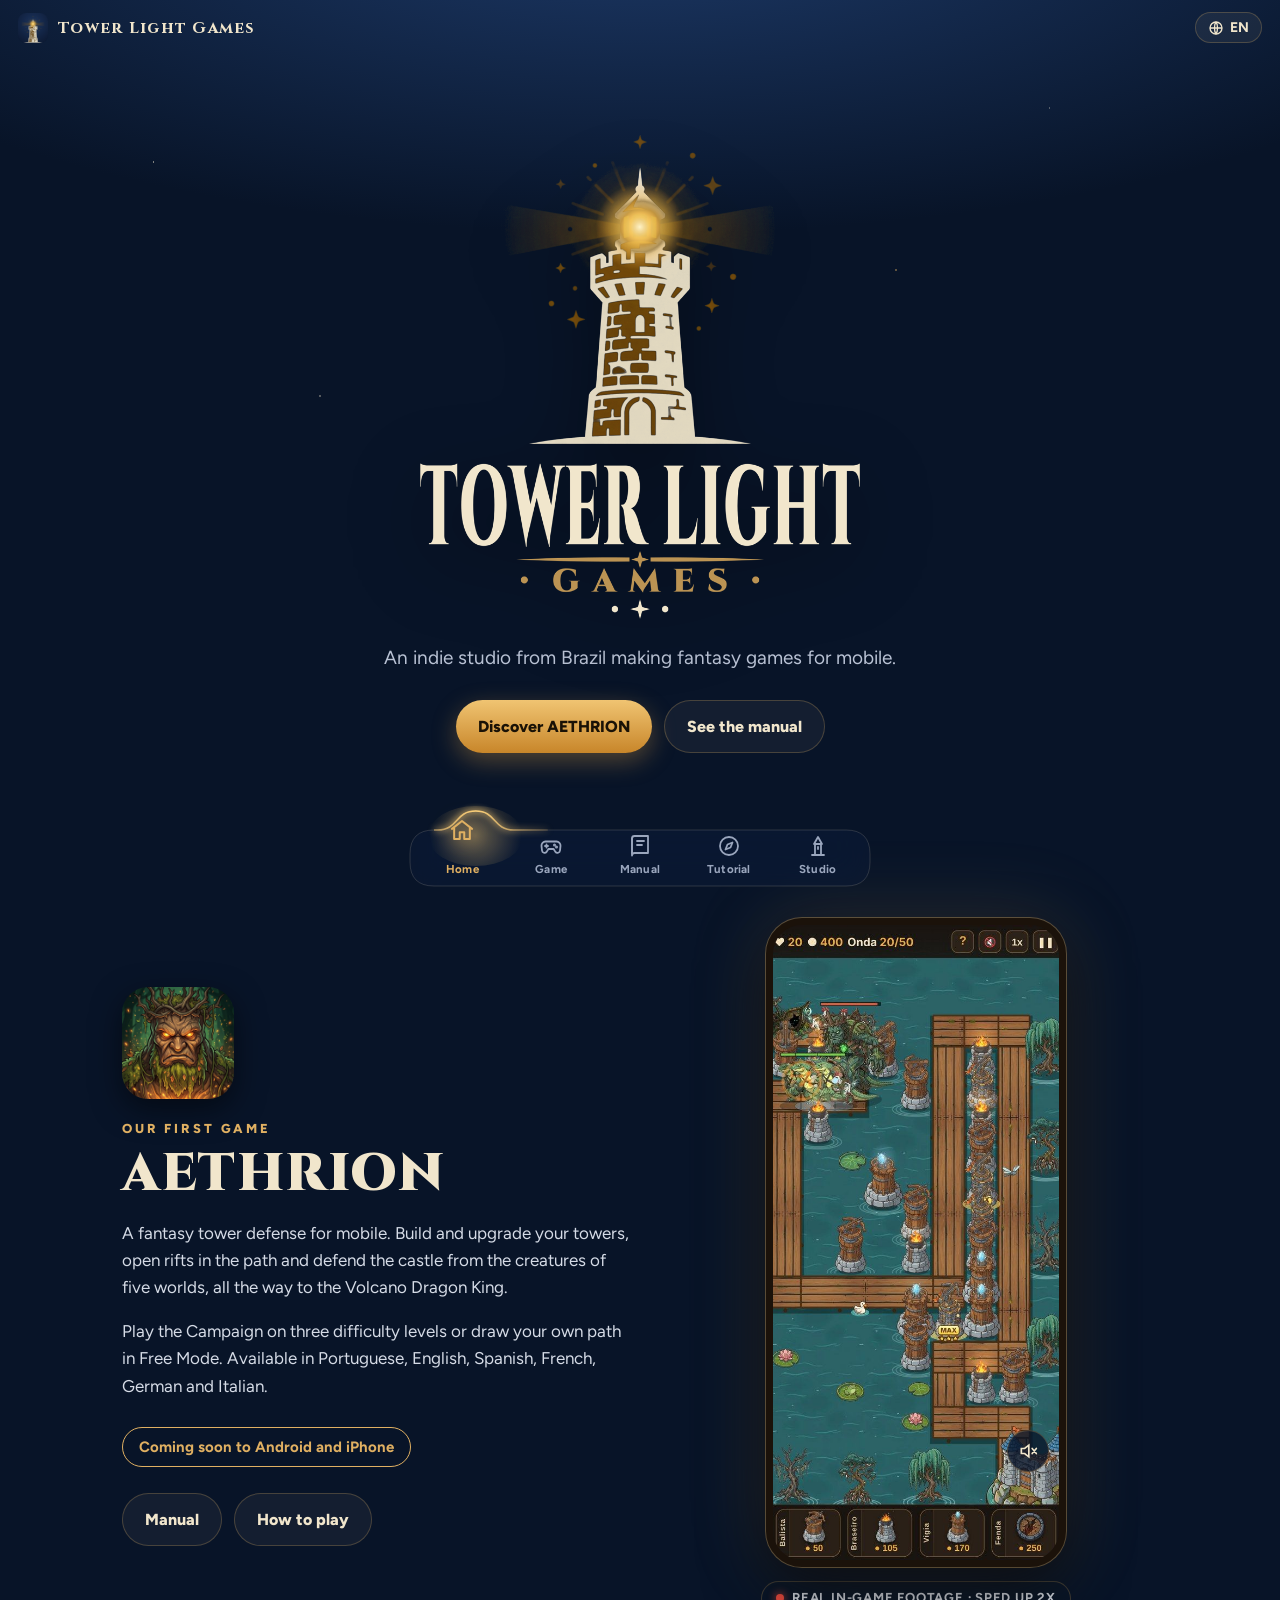
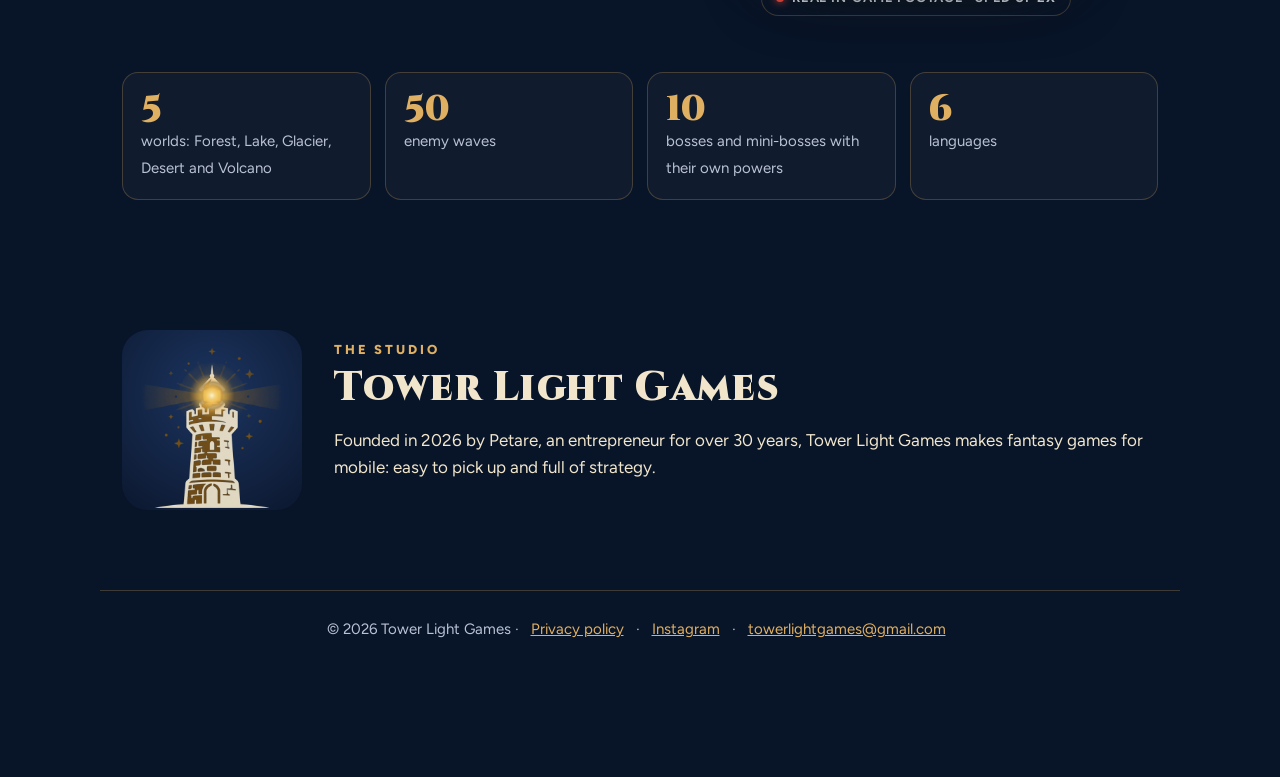
==== commit 9131abc6: "Prévia em vídeo do jogo na seção AETHRION Co-Authored-By: Claude Opus 5.5 <noreply@anthropic.com> Cl" ====
--- a/index.html
+++ b/index.html
@@ -33,7 +33,11 @@
       <span class="breve" data-i="jogo.breve">Em breve para Android e iPhone</span>
       <div class="btns"><a class="btn vidro" href="manual.html" data-i="nav.manual">Manual</a><a class="btn vidro" href="tutorial.html" data-i="tut.t">Como jogar</a></div>
     </div>
-    <div class="telas"><img src="img/tela1.jpg" alt=""><img src="img/tela2.jpg" alt=""><img src="img/tela3.jpg" alt=""><img src="img/tela4.jpg" alt=""><img src="img/tela5.jpg" alt=""></div>
+    <div class="previa">
+      <div class="tel"><video id="previa" src="video/aethrion_previa.mp4" poster="video/aethrion_previa.jpg" muted loop playsinline preload="metadata" width="540" height="1168"></video>
+        <button type="button" class="somv" id="somv" aria-pressed="false"><svg viewBox="0 0 24 24" width="20" height="20" fill="none" stroke="currentColor" stroke-width="2" stroke-linecap="round"><path d="M4 9v6h4l5 4V5L8 9z"/><path class="on" d="M16.5 8.5a5 5 0 010 7M19 6a8.5 8.5 0 010 12"/><path class="off" d="M17 9l5 6M22 9l-5 6"/></svg></button></div>
+      <p class="selo"><span class="ponto"></span><span data-i="previa.selo">Imagens reais do jogo · acelerado 2x</span></p>
+    </div>
   </div>
   <div class="feat" style="margin-top:56px">
     <div><b>5</b><span data-i="f.mundos">mundos: Floresta, Lago, Geleira, Deserto e Vulcão</span></div>
--- a/assets/site.css
+++ b/assets/site.css
@@ -31,7 +31,7 @@
 .nav{position:fixed;left:50%;bottom:14px;transform:translateX(-50%);width:min(460px,calc(100% - 20px));height:76px;z-index:40;user-select:none;-webkit-user-select:none}
 .nav .vidro{position:absolute;inset:0;background:var(--glass);-webkit-backdrop-filter:blur(16px) saturate(140%);backdrop-filter:blur(16px) saturate(140%)}
 .nav svg{position:absolute;inset:0;width:100%;height:100%;overflow:visible;pointer-events:none}
-.nav .itens{position:absolute;left:0;right:0;bottom:0;height:58px;display:flex}
+.nav .itens{position:absolute;left:8px;right:8px;bottom:0;height:58px;display:flex}
 .nav a{flex:1;display:flex;flex-direction:column;align-items:center;justify-content:flex-end;gap:2px;padding-bottom:8px;color:#9aa6bd;text-decoration:none;font-size:11.5px;font-weight:700;letter-spacing:.02em;position:relative;-webkit-tap-highlight-color:transparent}
 .nav a svg{position:static;width:24px;height:24px;transition:transform .35s cubic-bezier(.3,1.4,.5,1),color .3s,filter .3s}
 .nav a span{transition:color .3s}
@@ -135,3 +135,13 @@
   .hc .im{width:76px;height:76px}.hc .im img{max-width:70px;max-height:70px}
 }
 @media (prefers-reduced-motion:reduce){*{transition:none!important;scroll-behavior:auto!important}}
+
+/* prévia em vídeo do jogo, num celular */
+.previa{display:flex;flex-direction:column;align-items:center;gap:14px}
+.tel{position:relative;width:min(300px,72vw);aspect-ratio:540/1168;border-radius:36px;border:7px solid #1b120a;overflow:hidden;background:#1a1410;
+  box-shadow:0 0 0 1px rgba(224,176,98,.35),0 24px 60px rgba(0,0,0,.6),0 0 80px rgba(224,176,98,.18)}
+.tel video{display:block;width:100%;height:100%;object-fit:cover}
+.somv{position:absolute;right:10px;bottom:88px;width:42px;height:42px;border-radius:50%;border:1px solid var(--line);background:rgba(8,20,40,.78);color:var(--cream);display:grid;place-items:center;cursor:pointer}
+.somv .on{display:none}.somv[aria-pressed="true"] .on{display:inline}.somv[aria-pressed="true"] .off{display:none}
+.selo{display:inline-flex;align-items:center;gap:8px;margin:0;border:1px solid var(--line);border-radius:20px;padding:6px 14px;font-size:13px;font-weight:700;letter-spacing:.06em;text-transform:uppercase;color:var(--soft);background:rgba(8,20,40,.6)}
+.selo .ponto{width:8px;height:8px;border-radius:50%;background:#e8483e;box-shadow:0 0 8px #e8483e}
